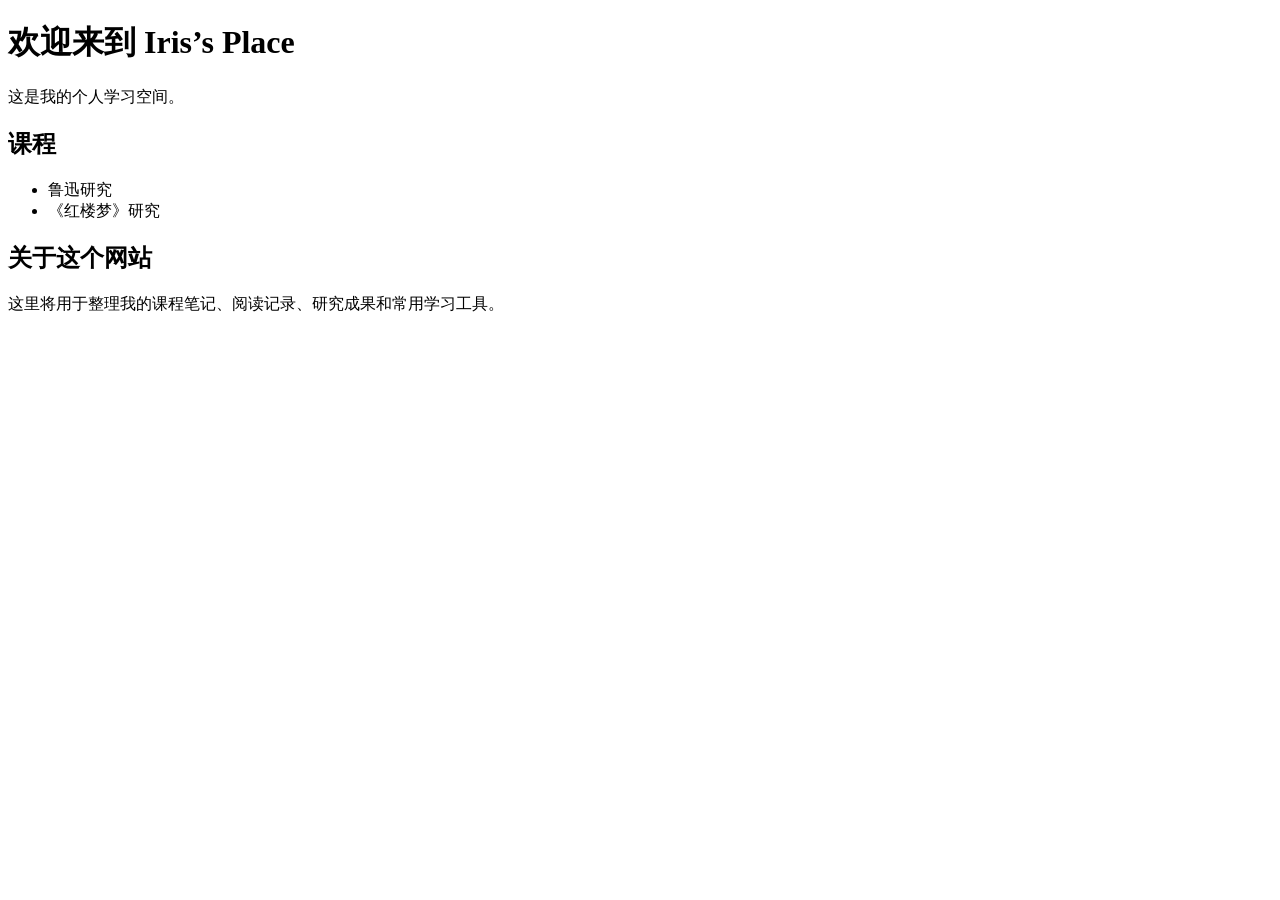
==== index.html @ fcf61858 "Create index.html" ====
<!DOCTYPE html>
<html lang="zh-CN">
<head>
  <meta charset="UTF-8">
  <meta name="viewport" content="width=device-width, initial-scale=1.0">
  <title>Iris’s Place</title>
</head>

<body>
  <h1>欢迎来到 Iris’s Place</h1>
  <p>这是我的个人学习空间。</p>

  <h2>课程</h2>
  <ul>
    <li>鲁迅研究</li>
    <li>《红楼梦》研究</li>
  </ul>

  <h2>关于这个网站</h2>
  <p>
    这里将用于整理我的课程笔记、阅读记录、研究成果和常用学习工具。
  </p>
</body>
</html>
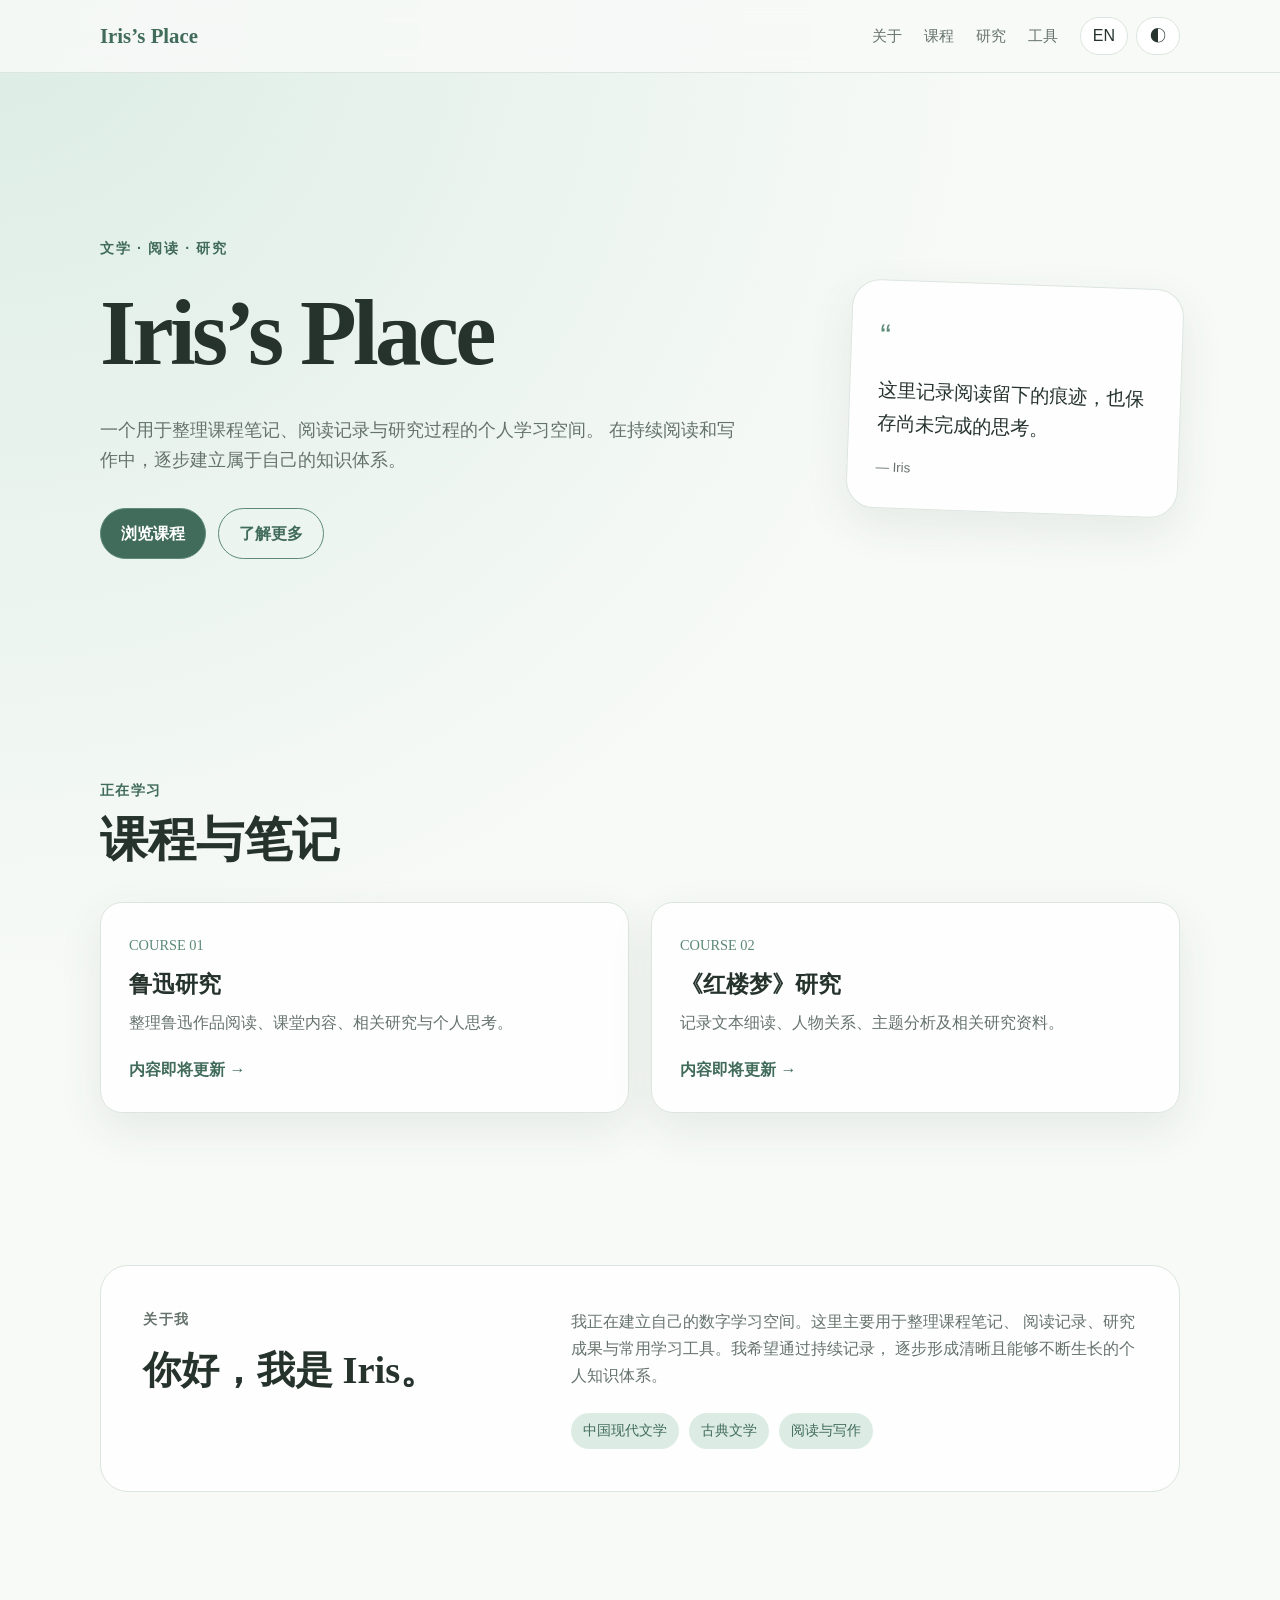
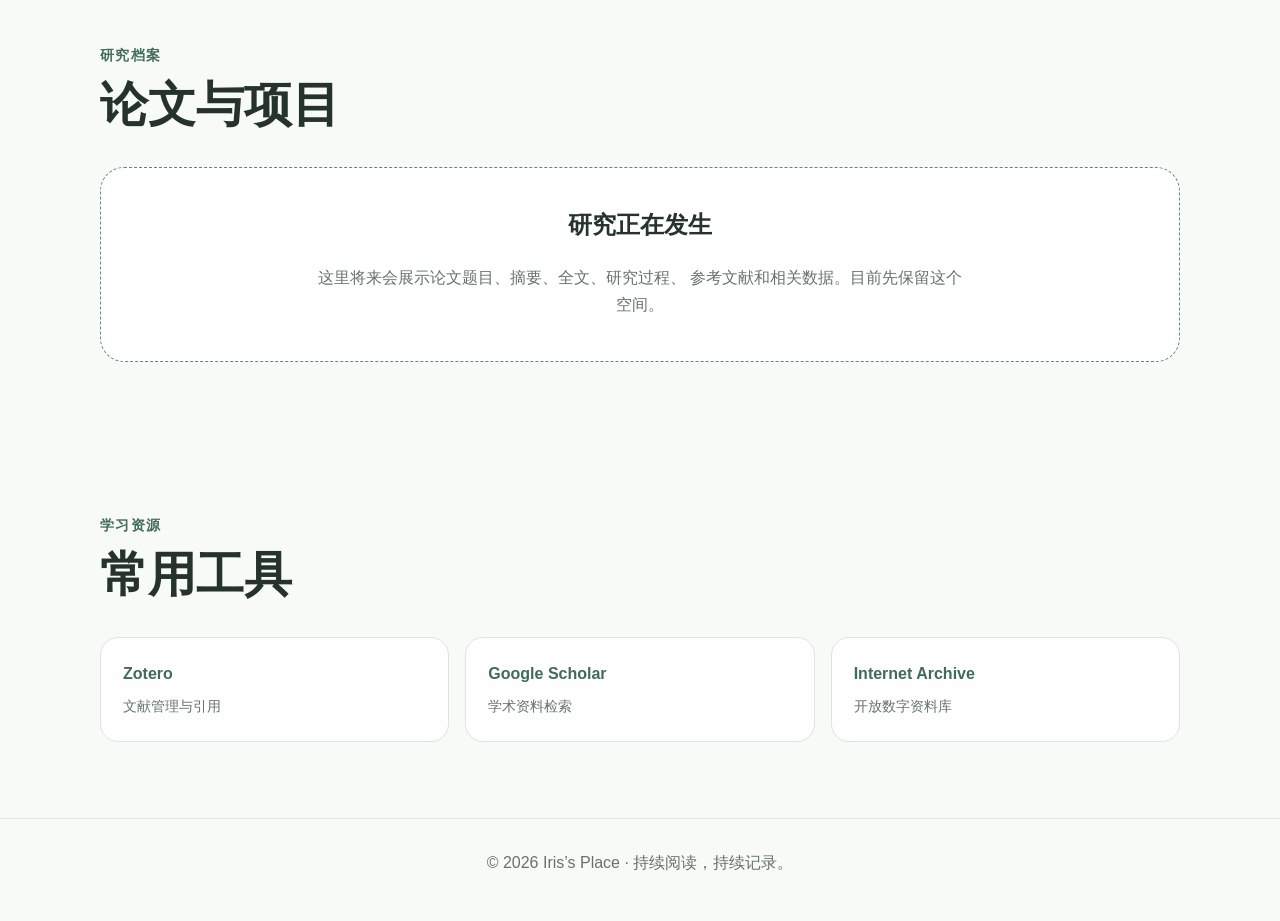
==== commit e8dc4cd5: "Update index.html" ====
--- a/index.html
+++ b/index.html
@@ -3,22 +3,770 @@
 <head>
   <meta charset="UTF-8">
   <meta name="viewport" content="width=device-width, initial-scale=1.0">
+
+  <meta
+    name="description"
+    content="Iris’s Place——记录课程、阅读与研究的个人学习空间。"
+  >
+
   <title>Iris’s Place</title>
+
+  <style>
+    :root {
+      --background: #f7faf7;
+      --surface: rgba(255, 255, 255, 0.88);
+      --surface-solid: #ffffff;
+      --text: #26332d;
+      --muted: #66736d;
+      --primary: #5d8977;
+      --primary-dark: #416b5b;
+      --accent: #dcece5;
+      --border: #dce5df;
+      --shadow: 0 16px 45px rgba(53, 79, 67, 0.09);
+    }
+
+    html[data-theme="dark"] {
+      --background: #17211d;
+      --surface: rgba(34, 48, 42, 0.9);
+      --surface-solid: #22302a;
+      --text: #edf5f0;
+      --muted: #adbbb4;
+      --primary: #91c4ae;
+      --primary-dark: #b4dac9;
+      --accent: #2d443a;
+      --border: #3a4c44;
+      --shadow: 0 16px 45px rgba(0, 0, 0, 0.2);
+    }
+
+    * {
+      box-sizing: border-box;
+    }
+
+    html {
+      scroll-behavior: smooth;
+    }
+
+    body {
+      margin: 0;
+      color: var(--text);
+      background:
+        radial-gradient(circle at top left, var(--accent), transparent 35%),
+        var(--background);
+      font-family:
+        -apple-system, BlinkMacSystemFont, "Segoe UI",
+        "PingFang SC", "Hiragino Sans GB", "Microsoft YaHei",
+        Arial, sans-serif;
+      line-height: 1.7;
+      transition: color 0.25s, background-color 0.25s;
+    }
+
+    a {
+      color: inherit;
+    }
+
+    button {
+      font: inherit;
+    }
+
+    .container {
+      width: min(1080px, calc(100% - 40px));
+      margin: 0 auto;
+    }
+
+    .site-header {
+      position: sticky;
+      top: 0;
+      z-index: 10;
+      border-bottom: 1px solid var(--border);
+      background: color-mix(in srgb, var(--background) 88%, transparent);
+      backdrop-filter: blur(14px);
+    }
+
+    .navigation {
+      min-height: 72px;
+      display: flex;
+      align-items: center;
+      justify-content: space-between;
+      gap: 24px;
+    }
+
+    .logo {
+      color: var(--primary-dark);
+      font-family: Georgia, "Times New Roman", serif;
+      font-size: 1.3rem;
+      font-weight: 700;
+      text-decoration: none;
+      white-space: nowrap;
+    }
+
+    .nav-links {
+      display: flex;
+      align-items: center;
+      justify-content: flex-end;
+      gap: 22px;
+      flex-wrap: wrap;
+    }
+
+    .nav-links a {
+      color: var(--muted);
+      font-size: 0.94rem;
+      text-decoration: none;
+    }
+
+    .nav-links a:hover {
+      color: var(--primary-dark);
+    }
+
+    .controls {
+      display: flex;
+      gap: 8px;
+    }
+
+    .control-button {
+      min-width: 44px;
+      height: 38px;
+      padding: 0 12px;
+      color: var(--text);
+      background: var(--surface);
+      border: 1px solid var(--border);
+      border-radius: 999px;
+      cursor: pointer;
+    }
+
+    .control-button:hover {
+      border-color: var(--primary);
+    }
+
+    .hero {
+      min-height: 70vh;
+      display: grid;
+      grid-template-columns: 1.35fr 0.65fr;
+      align-items: center;
+      gap: 60px;
+      padding: 90px 0 70px;
+    }
+
+    .eyebrow {
+      margin: 0 0 14px;
+      color: var(--primary-dark);
+      font-size: 0.88rem;
+      font-weight: 700;
+      letter-spacing: 0.12em;
+      text-transform: uppercase;
+    }
+
+    h1,
+    h2,
+    h3 {
+      font-family: Georgia, "Times New Roman", serif;
+      line-height: 1.25;
+    }
+
+    h1 {
+      max-width: 720px;
+      margin: 0;
+      font-size: clamp(3rem, 8vw, 5.8rem);
+      letter-spacing: -0.04em;
+    }
+
+    .hero-description {
+      max-width: 650px;
+      margin: 24px 0 32px;
+      color: var(--muted);
+      font-size: 1.12rem;
+    }
+
+    .button-row {
+      display: flex;
+      gap: 12px;
+      flex-wrap: wrap;
+    }
+
+    .button {
+      display: inline-block;
+      padding: 11px 20px;
+      border: 1px solid var(--primary);
+      border-radius: 999px;
+      font-weight: 600;
+      text-decoration: none;
+    }
+
+    .button-primary {
+      color: #ffffff;
+      background: var(--primary-dark);
+    }
+
+    .button-secondary {
+      color: var(--primary-dark);
+      background: transparent;
+    }
+
+    .hero-note {
+      padding: 28px;
+      background: var(--surface);
+      border: 1px solid var(--border);
+      border-radius: 28px;
+      box-shadow: var(--shadow);
+      transform: rotate(2deg);
+    }
+
+    .hero-note span {
+      color: var(--primary);
+      font-size: 2rem;
+    }
+
+    .hero-note p {
+      margin: 12px 0;
+      font-family: Georgia, "Times New Roman", serif;
+      font-size: 1.2rem;
+    }
+
+    .hero-note small {
+      color: var(--muted);
+    }
+
+    section {
+      padding: 76px 0;
+      scroll-margin-top: 80px;
+    }
+
+    .section-heading {
+      margin-bottom: 32px;
+    }
+
+    .section-heading p {
+      margin: 0 0 8px;
+      color: var(--primary-dark);
+      font-size: 0.85rem;
+      font-weight: 700;
+      letter-spacing: 0.1em;
+      text-transform: uppercase;
+    }
+
+    .section-heading h2 {
+      margin: 0;
+      font-size: clamp(2rem, 5vw, 3rem);
+    }
+
+    .card-grid {
+      display: grid;
+      grid-template-columns: repeat(2, 1fr);
+      gap: 22px;
+    }
+
+    .card {
+      padding: 28px;
+      background: var(--surface);
+      border: 1px solid var(--border);
+      border-radius: 22px;
+      box-shadow: var(--shadow);
+      transition: transform 0.2s, border-color 0.2s;
+    }
+
+    .card:hover {
+      transform: translateY(-4px);
+      border-color: var(--primary);
+    }
+
+    .card-number {
+      color: var(--primary);
+      font-family: Georgia, "Times New Roman", serif;
+      font-size: 0.9rem;
+    }
+
+    .card h3 {
+      margin: 12px 0 10px;
+      font-size: 1.45rem;
+    }
+
+    .card p {
+      margin: 0 0 20px;
+      color: var(--muted);
+    }
+
+    .card-link {
+      color: var(--primary-dark);
+      font-weight: 700;
+      text-decoration: none;
+    }
+
+    .about-panel {
+      display: grid;
+      grid-template-columns: 0.8fr 1.2fr;
+      gap: 50px;
+      align-items: start;
+      padding: 42px;
+      background: var(--surface);
+      border: 1px solid var(--border);
+      border-radius: 28px;
+    }
+
+    .about-panel h2 {
+      margin-top: 0;
+      font-size: 2.4rem;
+    }
+
+    .about-panel p {
+      margin-top: 0;
+      color: var(--muted);
+    }
+
+    .tags {
+      display: flex;
+      gap: 10px;
+      flex-wrap: wrap;
+      margin-top: 24px;
+    }
+
+    .tag {
+      padding: 6px 12px;
+      color: var(--primary-dark);
+      background: var(--accent);
+      border-radius: 999px;
+      font-size: 0.88rem;
+    }
+
+    .empty-state {
+      padding: 42px;
+      text-align: center;
+      background: var(--surface);
+      border: 1px dashed var(--primary);
+      border-radius: 24px;
+    }
+
+    .empty-state h3 {
+      margin-top: 0;
+      font-size: 1.5rem;
+    }
+
+    .empty-state p {
+      max-width: 650px;
+      margin: 0 auto;
+      color: var(--muted);
+    }
+
+    .tool-list {
+      display: grid;
+      grid-template-columns: repeat(3, 1fr);
+      gap: 16px;
+    }
+
+    .tool {
+      padding: 22px;
+      background: var(--surface);
+      border: 1px solid var(--border);
+      border-radius: 18px;
+      text-decoration: none;
+    }
+
+    .tool:hover {
+      border-color: var(--primary);
+    }
+
+    .tool strong {
+      display: block;
+      margin-bottom: 5px;
+      color: var(--primary-dark);
+    }
+
+    .tool span {
+      color: var(--muted);
+      font-size: 0.9rem;
+    }
+
+    footer {
+      padding: 30px 0 45px;
+      color: var(--muted);
+      text-align: center;
+      border-top: 1px solid var(--border);
+    }
+
+    html[lang="zh-CN"] .en {
+      display: none;
+    }
+
+    html[lang="en"] .zh {
+      display: none;
+    }
+
+    @media (max-width: 780px) {
+      .navigation {
+        padding: 14px 0;
+        align-items: flex-start;
+      }
+
+      .nav-links > a {
+        display: none;
+      }
+
+      .hero {
+        min-height: auto;
+        grid-template-columns: 1fr;
+        gap: 35px;
+        padding: 70px 0 50px;
+      }
+
+      .hero-note {
+        transform: none;
+      }
+
+      .card-grid,
+      .about-panel,
+      .tool-list {
+        grid-template-columns: 1fr;
+      }
+
+      .about-panel {
+        gap: 18px;
+        padding: 28px;
+      }
+
+      section {
+        padding: 55px 0;
+      }
+    }
+  </style>
 </head>
 
 <body>
-  <h1>欢迎来到 Iris’s Place</h1>
-  <p>这是我的个人学习空间。</p>
-
-  <h2>课程</h2>
-  <ul>
-    <li>鲁迅研究</li>
-    <li>《红楼梦》研究</li>
-  </ul>
-
-  <h2>关于这个网站</h2>
-  <p>
-    这里将用于整理我的课程笔记、阅读记录、研究成果和常用学习工具。
-  </p>
+  <header class="site-header">
+    <nav class="container navigation" aria-label="Main navigation">
+      <a class="logo" href="#home">Iris’s Place</a>
+
+      <div class="nav-links">
+        <a href="#about">
+          <span class="zh">关于</span>
+          <span class="en">About</span>
+        </a>
+
+        <a href="#courses">
+          <span class="zh">课程</span>
+          <span class="en">Courses</span>
+        </a>
+
+        <a href="#research">
+          <span class="zh">研究</span>
+          <span class="en">Research</span>
+        </a>
+
+        <a href="#tools">
+          <span class="zh">工具</span>
+          <span class="en">Tools</span>
+        </a>
+
+        <div class="controls">
+          <button
+            class="control-button"
+            id="languageButton"
+            type="button"
+            aria-label="切换语言"
+          >
+            <span class="zh">EN</span>
+            <span class="en">中文</span>
+          </button>
+
+          <button
+            class="control-button"
+            id="themeButton"
+            type="button"
+            aria-label="切换深色模式"
+          >
+            ◐
+          </button>
+        </div>
+      </div>
+    </nav>
+  </header>
+
+  <main>
+    <section class="hero container" id="home">
+      <div>
+        <p class="eyebrow">
+          <span class="zh">文学 · 阅读 · 研究</span>
+          <span class="en">Literature · Reading · Research</span>
+        </p>
+
+        <h1>Iris’s Place</h1>
+
+        <p class="hero-description zh">
+          一个用于整理课程笔记、阅读记录与研究过程的个人学习空间。
+          在持续阅读和写作中，逐步建立属于自己的知识体系。
+        </p>
+
+        <p class="hero-description en">
+          A personal learning space for course notes, reading records,
+          and research in progress—built gradually through reading and writing.
+        </p>
+
+        <div class="button-row">
+          <a class="button button-primary" href="#courses">
+            <span class="zh">浏览课程</span>
+            <span class="en">Explore courses</span>
+          </a>
+
+          <a class="button button-secondary" href="#about">
+            <span class="zh">了解更多</span>
+            <span class="en">About me</span>
+          </a>
+        </div>
+      </div>
+
+      <aside class="hero-note">
+        <span>“</span>
+
+        <p class="zh">
+          这里记录阅读留下的痕迹，也保存尚未完成的思考。
+        </p>
+
+        <p class="en">
+          A place for traces of reading and thoughts still in progress.
+        </p>
+
+        <small>— Iris</small>
+      </aside>
+    </section>
+
+    <section class="container" id="courses">
+      <div class="section-heading">
+        <p>
+          <span class="zh">正在学习</span>
+          <span class="en">Current study</span>
+        </p>
+
+        <h2>
+          <span class="zh">课程与笔记</span>
+          <span class="en">Courses and notes</span>
+        </h2>
+      </div>
+
+      <div class="card-grid">
+        <article class="card">
+          <span class="card-number">COURSE 01</span>
+
+          <h3>
+            <span class="zh">鲁迅研究</span>
+            <span class="en">Lu Xun Studies</span>
+          </h3>
+
+          <p class="zh">
+            整理鲁迅作品阅读、课堂内容、相关研究与个人思考。
+          </p>
+
+          <p class="en">
+            Notes on Lu Xun’s works, class discussions, scholarship,
+            and personal reflections.
+          </p>
+
+          <a class="card-link" href="#">
+            <span class="zh">内容即将更新 →</span>
+            <span class="en">Coming soon →</span>
+          </a>
+        </article>
+
+        <article class="card">
+          <span class="card-number">COURSE 02</span>
+
+          <h3>
+            <span class="zh">《红楼梦》研究</span>
+            <span class="en">Dream of the Red Chamber Studies</span>
+          </h3>
+
+          <p class="zh">
+            记录文本细读、人物关系、主题分析及相关研究资料。
+          </p>
+
+          <p class="en">
+            Close reading, character relationships, thematic analysis,
+            and related research materials.
+          </p>
+
+          <a class="card-link" href="#">
+            <span class="zh">内容即将更新 →</span>
+            <span class="en">Coming soon →</span>
+          </a>
+        </article>
+      </div>
+    </section>
+
+    <section class="container" id="about">
+      <div class="about-panel">
+        <div>
+          <p class="eyebrow">
+            <span class="zh">关于我</span>
+            <span class="en">About me</span>
+          </p>
+
+          <h2>
+            <span class="zh">你好，我是 Iris。</span>
+            <span class="en">Hello, I’m Iris.</span>
+          </h2>
+        </div>
+
+        <div>
+          <p class="zh">
+            我正在建立自己的数字学习空间。这里主要用于整理课程笔记、
+            阅读记录、研究成果与常用学习工具。我希望通过持续记录，
+            逐步形成清晰且能够不断生长的个人知识体系。
+          </p>
+
+          <p class="en">
+            I am building a personal digital learning space for course notes,
+            reading records, research outcomes, and useful academic tools.
+            Through consistent documentation, I hope to develop a clear and
+            continually growing knowledge system.
+          </p>
+
+          <div class="tags">
+            <span class="tag">
+              <span class="zh">中国现代文学</span>
+              <span class="en">Modern Chinese Literature</span>
+            </span>
+
+            <span class="tag">
+              <span class="zh">古典文学</span>
+              <span class="en">Classical Literature</span>
+            </span>
+
+            <span class="tag">
+              <span class="zh">阅读与写作</span>
+              <span class="en">Reading & Writing</span>
+            </span>
+          </div>
+        </div>
+      </div>
+    </section>
+
+    <section class="container" id="research">
+      <div class="section-heading">
+        <p>
+          <span class="zh">研究档案</span>
+          <span class="en">Research archive</span>
+        </p>
+
+        <h2>
+          <span class="zh">论文与项目</span>
+          <span class="en">Papers and projects</span>
+        </h2>
+      </div>
+
+      <div class="empty-state">
+        <h3>
+          <span class="zh">研究正在发生</span>
+          <span class="en">Research in progress</span>
+        </h3>
+
+        <p class="zh">
+          这里将来会展示论文题目、摘要、全文、研究过程、
+          参考文献和相关数据。目前先保留这个空间。
+        </p>
+
+        <p class="en">
+          This space will present paper titles, abstracts, full texts,
+          research processes, references, and related data.
+        </p>
+      </div>
+    </section>
+
+    <section class="container" id="tools">
+      <div class="section-heading">
+        <p>
+          <span class="zh">学习资源</span>
+          <span class="en">Resources</span>
+        </p>
+
+        <h2>
+          <span class="zh">常用工具</span>
+          <span class="en">Useful tools</span>
+        </h2>
+      </div>
+
+      <div class="tool-list">
+        <a
+          class="tool"
+          href="https://www.zotero.org/"
+          target="_blank"
+          rel="noopener noreferrer"
+        >
+          <strong>Zotero</strong>
+          <span class="zh">文献管理与引用</span>
+          <span class="en">References and citation</span>
+        </a>
+
+        <a
+          class="tool"
+          href="https://scholar.google.com/"
+          target="_blank"
+          rel="noopener noreferrer"
+        >
+          <strong>Google Scholar</strong>
+          <span class="zh">学术资料检索</span>
+          <span class="en">Academic search</span>
+        </a>
+
+        <a
+          class="tool"
+          href="https://archive.org/"
+          target="_blank"
+          rel="noopener noreferrer"
+        >
+          <strong>Internet Archive</strong>
+          <span class="zh">开放数字资料库</span>
+          <span class="en">Open digital archive</span>
+        </a>
+      </div>
+    </section>
+  </main>
+
+  <footer>
+    <div class="container">
+      © <span id="year"></span> Iris’s Place ·
+      <span class="zh">持续阅读，持续记录。</span>
+      <span class="en">Keep reading, keep documenting.</span>
+    </div>
+  </footer>
+
+  <script>
+    const root = document.documentElement;
+    const languageButton = document.getElementById("languageButton");
+    const themeButton = document.getElementById("themeButton");
+    const savedLanguage = localStorage.getItem("language");
+    const savedTheme = localStorage.getItem("theme");
+
+    if (savedLanguage === "en") {
+      root.lang = "en";
+    }
+
+    if (
+      savedTheme === "dark" ||
+      (!savedTheme &&
+        window.matchMedia("(prefers-color-scheme: dark)").matches)
+    ) {
+      root.dataset.theme = "dark";
+    }
+
+    languageButton.addEventListener("click", () => {
+      const newLanguage = root.lang === "zh-CN" ? "en" : "zh-CN";
+      root.lang = newLanguage;
+      localStorage.setItem(
+        "language",
+        newLanguage === "en" ? "en" : "zh"
+      );
+    });
+
+    themeButton.addEventListener("click", () => {
+      const isDark = root.dataset.theme === "dark";
+
+      if (isDark) {
+        delete root.dataset.theme;
+        localStorage.setItem("theme", "light");
+      } else {
+        root.dataset.theme = "dark";
+        localStorage.setItem("theme", "dark");
+      }
+    });
+
+    document.getElementById("year").textContent =
+      new Date().getFullYear();
+  </script>
 </body>
 </html>
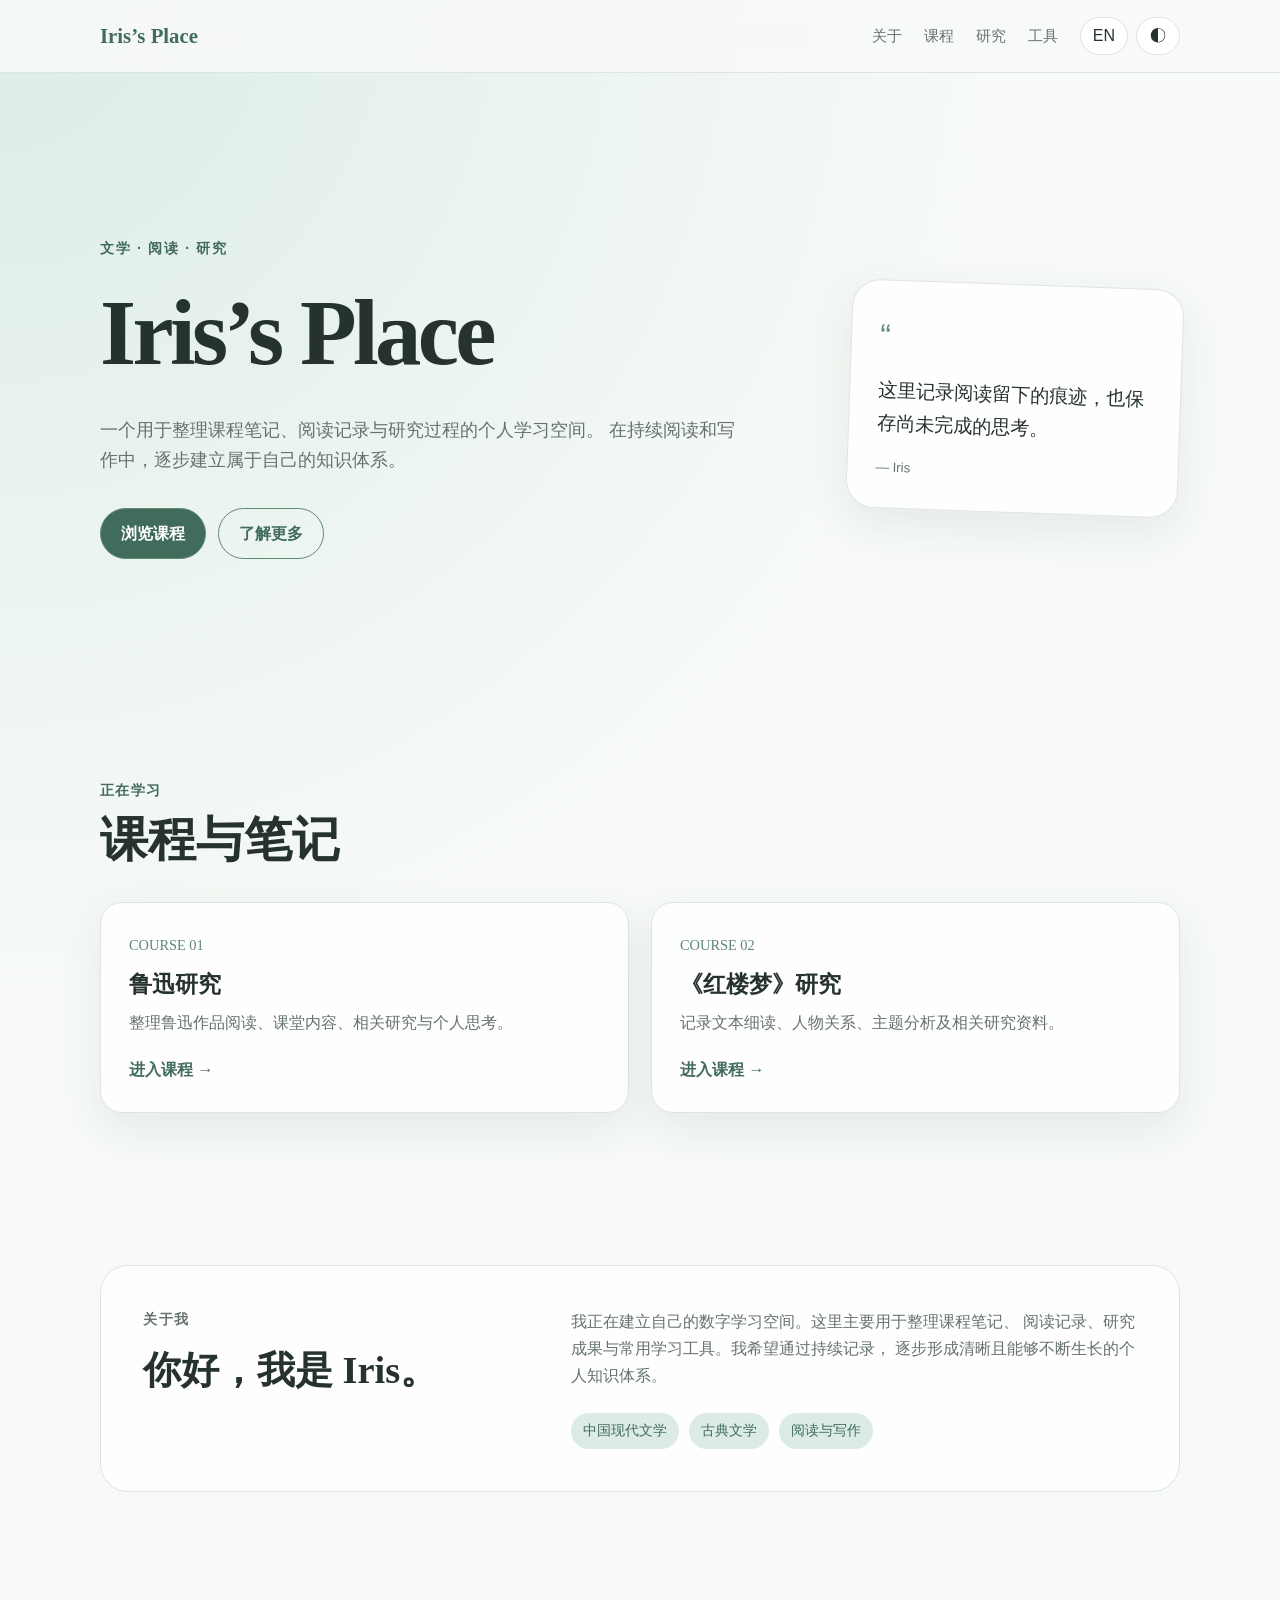
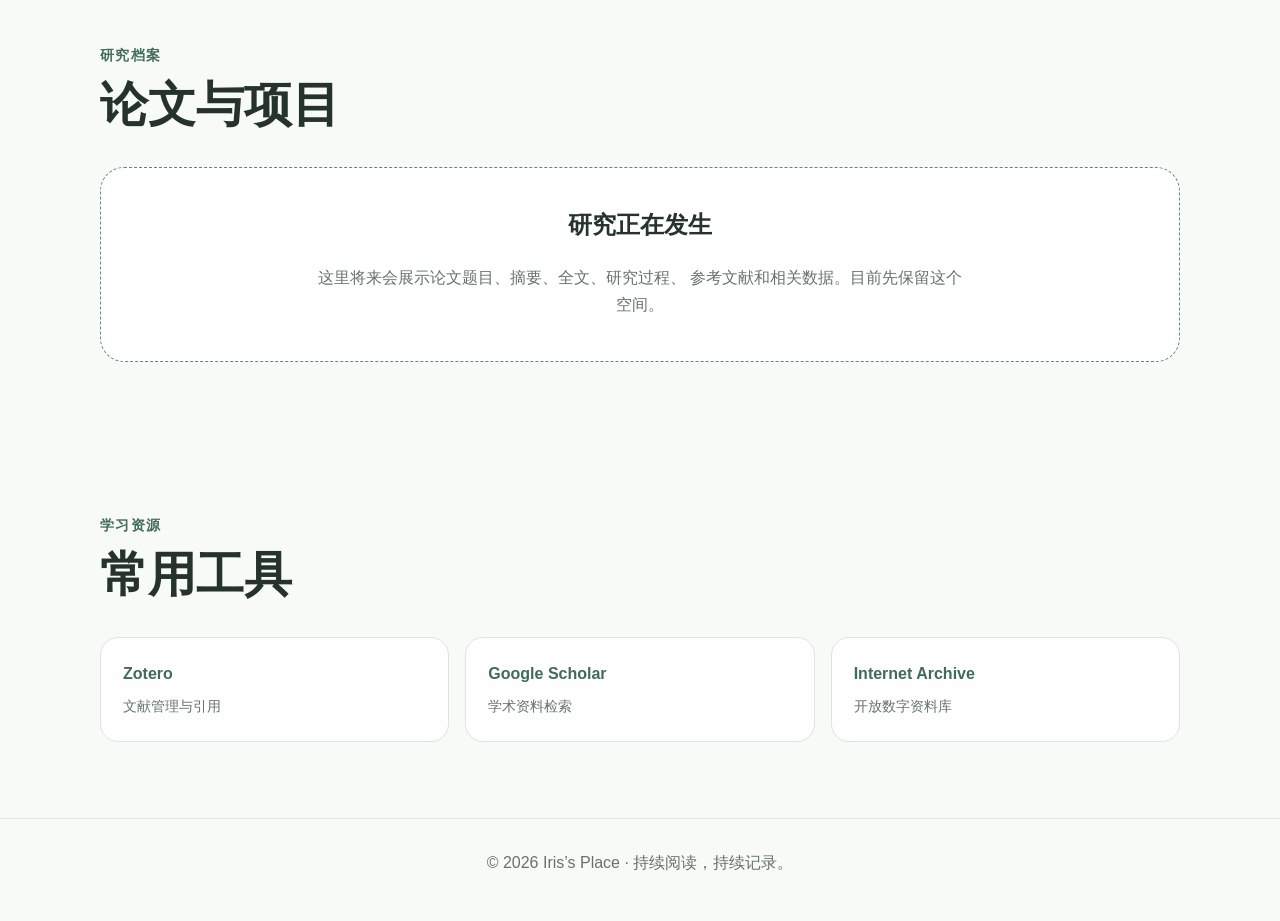
==== commit 53e75b5d: "Add files via upload" ====
--- a/index.html
+++ b/index.html
@@ -11,421 +11,7 @@
 
   <title>Iris’s Place</title>
 
-  <style>
-    :root {
-      --background: #f7faf7;
-      --surface: rgba(255, 255, 255, 0.88);
-      --surface-solid: #ffffff;
-      --text: #26332d;
-      --muted: #66736d;
-      --primary: #5d8977;
-      --primary-dark: #416b5b;
-      --accent: #dcece5;
-      --border: #dce5df;
-      --shadow: 0 16px 45px rgba(53, 79, 67, 0.09);
-    }
-
-    html[data-theme="dark"] {
-      --background: #17211d;
-      --surface: rgba(34, 48, 42, 0.9);
-      --surface-solid: #22302a;
-      --text: #edf5f0;
-      --muted: #adbbb4;
-      --primary: #91c4ae;
-      --primary-dark: #b4dac9;
-      --accent: #2d443a;
-      --border: #3a4c44;
-      --shadow: 0 16px 45px rgba(0, 0, 0, 0.2);
-    }
-
-    * {
-      box-sizing: border-box;
-    }
-
-    html {
-      scroll-behavior: smooth;
-    }
-
-    body {
-      margin: 0;
-      color: var(--text);
-      background:
-        radial-gradient(circle at top left, var(--accent), transparent 35%),
-        var(--background);
-      font-family:
-        -apple-system, BlinkMacSystemFont, "Segoe UI",
-        "PingFang SC", "Hiragino Sans GB", "Microsoft YaHei",
-        Arial, sans-serif;
-      line-height: 1.7;
-      transition: color 0.25s, background-color 0.25s;
-    }
-
-    a {
-      color: inherit;
-    }
-
-    button {
-      font: inherit;
-    }
-
-    .container {
-      width: min(1080px, calc(100% - 40px));
-      margin: 0 auto;
-    }
-
-    .site-header {
-      position: sticky;
-      top: 0;
-      z-index: 10;
-      border-bottom: 1px solid var(--border);
-      background: color-mix(in srgb, var(--background) 88%, transparent);
-      backdrop-filter: blur(14px);
-    }
-
-    .navigation {
-      min-height: 72px;
-      display: flex;
-      align-items: center;
-      justify-content: space-between;
-      gap: 24px;
-    }
-
-    .logo {
-      color: var(--primary-dark);
-      font-family: Georgia, "Times New Roman", serif;
-      font-size: 1.3rem;
-      font-weight: 700;
-      text-decoration: none;
-      white-space: nowrap;
-    }
-
-    .nav-links {
-      display: flex;
-      align-items: center;
-      justify-content: flex-end;
-      gap: 22px;
-      flex-wrap: wrap;
-    }
-
-    .nav-links a {
-      color: var(--muted);
-      font-size: 0.94rem;
-      text-decoration: none;
-    }
-
-    .nav-links a:hover {
-      color: var(--primary-dark);
-    }
-
-    .controls {
-      display: flex;
-      gap: 8px;
-    }
-
-    .control-button {
-      min-width: 44px;
-      height: 38px;
-      padding: 0 12px;
-      color: var(--text);
-      background: var(--surface);
-      border: 1px solid var(--border);
-      border-radius: 999px;
-      cursor: pointer;
-    }
-
-    .control-button:hover {
-      border-color: var(--primary);
-    }
-
-    .hero {
-      min-height: 70vh;
-      display: grid;
-      grid-template-columns: 1.35fr 0.65fr;
-      align-items: center;
-      gap: 60px;
-      padding: 90px 0 70px;
-    }
-
-    .eyebrow {
-      margin: 0 0 14px;
-      color: var(--primary-dark);
-      font-size: 0.88rem;
-      font-weight: 700;
-      letter-spacing: 0.12em;
-      text-transform: uppercase;
-    }
-
-    h1,
-    h2,
-    h3 {
-      font-family: Georgia, "Times New Roman", serif;
-      line-height: 1.25;
-    }
-
-    h1 {
-      max-width: 720px;
-      margin: 0;
-      font-size: clamp(3rem, 8vw, 5.8rem);
-      letter-spacing: -0.04em;
-    }
-
-    .hero-description {
-      max-width: 650px;
-      margin: 24px 0 32px;
-      color: var(--muted);
-      font-size: 1.12rem;
-    }
-
-    .button-row {
-      display: flex;
-      gap: 12px;
-      flex-wrap: wrap;
-    }
-
-    .button {
-      display: inline-block;
-      padding: 11px 20px;
-      border: 1px solid var(--primary);
-      border-radius: 999px;
-      font-weight: 600;
-      text-decoration: none;
-    }
-
-    .button-primary {
-      color: #ffffff;
-      background: var(--primary-dark);
-    }
-
-    .button-secondary {
-      color: var(--primary-dark);
-      background: transparent;
-    }
-
-    .hero-note {
-      padding: 28px;
-      background: var(--surface);
-      border: 1px solid var(--border);
-      border-radius: 28px;
-      box-shadow: var(--shadow);
-      transform: rotate(2deg);
-    }
-
-    .hero-note span {
-      color: var(--primary);
-      font-size: 2rem;
-    }
-
-    .hero-note p {
-      margin: 12px 0;
-      font-family: Georgia, "Times New Roman", serif;
-      font-size: 1.2rem;
-    }
-
-    .hero-note small {
-      color: var(--muted);
-    }
-
-    section {
-      padding: 76px 0;
-      scroll-margin-top: 80px;
-    }
-
-    .section-heading {
-      margin-bottom: 32px;
-    }
-
-    .section-heading p {
-      margin: 0 0 8px;
-      color: var(--primary-dark);
-      font-size: 0.85rem;
-      font-weight: 700;
-      letter-spacing: 0.1em;
-      text-transform: uppercase;
-    }
-
-    .section-heading h2 {
-      margin: 0;
-      font-size: clamp(2rem, 5vw, 3rem);
-    }
-
-    .card-grid {
-      display: grid;
-      grid-template-columns: repeat(2, 1fr);
-      gap: 22px;
-    }
-
-    .card {
-      padding: 28px;
-      background: var(--surface);
-      border: 1px solid var(--border);
-      border-radius: 22px;
-      box-shadow: var(--shadow);
-      transition: transform 0.2s, border-color 0.2s;
-    }
-
-    .card:hover {
-      transform: translateY(-4px);
-      border-color: var(--primary);
-    }
-
-    .card-number {
-      color: var(--primary);
-      font-family: Georgia, "Times New Roman", serif;
-      font-size: 0.9rem;
-    }
-
-    .card h3 {
-      margin: 12px 0 10px;
-      font-size: 1.45rem;
-    }
-
-    .card p {
-      margin: 0 0 20px;
-      color: var(--muted);
-    }
-
-    .card-link {
-      color: var(--primary-dark);
-      font-weight: 700;
-      text-decoration: none;
-    }
-
-    .about-panel {
-      display: grid;
-      grid-template-columns: 0.8fr 1.2fr;
-      gap: 50px;
-      align-items: start;
-      padding: 42px;
-      background: var(--surface);
-      border: 1px solid var(--border);
-      border-radius: 28px;
-    }
-
-    .about-panel h2 {
-      margin-top: 0;
-      font-size: 2.4rem;
-    }
-
-    .about-panel p {
-      margin-top: 0;
-      color: var(--muted);
-    }
-
-    .tags {
-      display: flex;
-      gap: 10px;
-      flex-wrap: wrap;
-      margin-top: 24px;
-    }
-
-    .tag {
-      padding: 6px 12px;
-      color: var(--primary-dark);
-      background: var(--accent);
-      border-radius: 999px;
-      font-size: 0.88rem;
-    }
-
-    .empty-state {
-      padding: 42px;
-      text-align: center;
-      background: var(--surface);
-      border: 1px dashed var(--primary);
-      border-radius: 24px;
-    }
-
-    .empty-state h3 {
-      margin-top: 0;
-      font-size: 1.5rem;
-    }
-
-    .empty-state p {
-      max-width: 650px;
-      margin: 0 auto;
-      color: var(--muted);
-    }
-
-    .tool-list {
-      display: grid;
-      grid-template-columns: repeat(3, 1fr);
-      gap: 16px;
-    }
-
-    .tool {
-      padding: 22px;
-      background: var(--surface);
-      border: 1px solid var(--border);
-      border-radius: 18px;
-      text-decoration: none;
-    }
-
-    .tool:hover {
-      border-color: var(--primary);
-    }
-
-    .tool strong {
-      display: block;
-      margin-bottom: 5px;
-      color: var(--primary-dark);
-    }
-
-    .tool span {
-      color: var(--muted);
-      font-size: 0.9rem;
-    }
-
-    footer {
-      padding: 30px 0 45px;
-      color: var(--muted);
-      text-align: center;
-      border-top: 1px solid var(--border);
-    }
-
-    html[lang="zh-CN"] .en {
-      display: none;
-    }
-
-    html[lang="en"] .zh {
-      display: none;
-    }
-
-    @media (max-width: 780px) {
-      .navigation {
-        padding: 14px 0;
-        align-items: flex-start;
-      }
-
-      .nav-links > a {
-        display: none;
-      }
-
-      .hero {
-        min-height: auto;
-        grid-template-columns: 1fr;
-        gap: 35px;
-        padding: 70px 0 50px;
-      }
-
-      .hero-note {
-        transform: none;
-      }
-
-      .card-grid,
-      .about-panel,
-      .tool-list {
-        grid-template-columns: 1fr;
-      }
-
-      .about-panel {
-        gap: 18px;
-        padding: 28px;
-      }
-
-      section {
-        padding: 55px 0;
-      }
-    }
-  </style>
+  <link rel="stylesheet" href="styles.css">
 </head>
 
 <body>
@@ -557,9 +143,9 @@
             and personal reflections.
           </p>
 
-          <a class="card-link" href="#">
-            <span class="zh">内容即将更新 →</span>
-            <span class="en">Coming soon →</span>
+          <a class="card-link" href="luxun.html">
+            <span class="zh">进入课程 →</span>
+            <span class="en">View course →</span>
           </a>
         </article>
 
@@ -580,9 +166,9 @@
             and related research materials.
           </p>
 
-          <a class="card-link" href="#">
-            <span class="zh">内容即将更新 →</span>
-            <span class="en">Coming soon →</span>
+          <a class="card-link" href="honglou.html">
+            <span class="zh">进入课程 →</span>
+            <span class="en">View course →</span>
           </a>
         </article>
       </div>
@@ -725,48 +311,6 @@
     </div>
   </footer>
 
-  <script>
-    const root = document.documentElement;
-    const languageButton = document.getElementById("languageButton");
-    const themeButton = document.getElementById("themeButton");
-    const savedLanguage = localStorage.getItem("language");
-    const savedTheme = localStorage.getItem("theme");
-
-    if (savedLanguage === "en") {
-      root.lang = "en";
-    }
-
-    if (
-      savedTheme === "dark" ||
-      (!savedTheme &&
-        window.matchMedia("(prefers-color-scheme: dark)").matches)
-    ) {
-      root.dataset.theme = "dark";
-    }
-
-    languageButton.addEventListener("click", () => {
-      const newLanguage = root.lang === "zh-CN" ? "en" : "zh-CN";
-      root.lang = newLanguage;
-      localStorage.setItem(
-        "language",
-        newLanguage === "en" ? "en" : "zh"
-      );
-    });
-
-    themeButton.addEventListener("click", () => {
-      const isDark = root.dataset.theme === "dark";
-
-      if (isDark) {
-        delete root.dataset.theme;
-        localStorage.setItem("theme", "light");
-      } else {
-        root.dataset.theme = "dark";
-        localStorage.setItem("theme", "dark");
-      }
-    });
-
-    document.getElementById("year").textContent =
-      new Date().getFullYear();
-  </script>
+  <script src="site.js"></script>
 </body>
-</html>
+</html>
--- a/styles.css
+++ b/styles.css
@@ -0,0 +1,428 @@
+
+    :root {
+      --background: #f7faf7;
+      --surface: rgba(255, 255, 255, 0.88);
+      --surface-solid: #ffffff;
+      --text: #26332d;
+      --muted: #66736d;
+      --primary: #5d8977;
+      --primary-dark: #416b5b;
+      --accent: #dcece5;
+      --border: #dce5df;
+      --shadow: 0 16px 45px rgba(53, 79, 67, 0.09);
+    }
+
+    html[data-theme="dark"] {
+      --background: #17211d;
+      --surface: rgba(34, 48, 42, 0.9);
+      --surface-solid: #22302a;
+      --text: #edf5f0;
+      --muted: #adbbb4;
+      --primary: #91c4ae;
+      --primary-dark: #b4dac9;
+      --accent: #2d443a;
+      --border: #3a4c44;
+      --shadow: 0 16px 45px rgba(0, 0, 0, 0.2);
+    }
+
+    * {
+      box-sizing: border-box;
+    }
+
+    html {
+      scroll-behavior: smooth;
+    }
+
+    body {
+      margin: 0;
+      color: var(--text);
+      background:
+        radial-gradient(circle at top left, var(--accent), transparent 35%),
+        var(--background);
+      font-family:
+        -apple-system, BlinkMacSystemFont, "Segoe UI",
+        "PingFang SC", "Hiragino Sans GB", "Microsoft YaHei",
+        Arial, sans-serif;
+      line-height: 1.7;
+      transition: color 0.25s, background-color 0.25s;
+    }
+
+    a {
+      color: inherit;
+    }
+
+    button {
+      font: inherit;
+    }
+
+    .container {
+      width: min(1080px, calc(100% - 40px));
+      margin: 0 auto;
+    }
+
+    .site-header {
+      position: sticky;
+      top: 0;
+      z-index: 10;
+      border-bottom: 1px solid var(--border);
+      background: color-mix(in srgb, var(--background) 88%, transparent);
+      backdrop-filter: blur(14px);
+    }
+
+    .navigation {
+      min-height: 72px;
+      display: flex;
+      align-items: center;
+      justify-content: space-between;
+      gap: 24px;
+    }
+
+    .logo {
+      color: var(--primary-dark);
+      font-family: Georgia, "Times New Roman", serif;
+      font-size: 1.3rem;
+      font-weight: 700;
+      text-decoration: none;
+      white-space: nowrap;
+    }
+
+    .nav-links {
+      display: flex;
+      align-items: center;
+      justify-content: flex-end;
+      gap: 22px;
+      flex-wrap: wrap;
+    }
+
+    .nav-links a {
+      color: var(--muted);
+      font-size: 0.94rem;
+      text-decoration: none;
+    }
+
+    .nav-links a:hover {
+      color: var(--primary-dark);
+    }
+
+    .controls {
+      display: flex;
+      gap: 8px;
+    }
+
+    .control-button {
+      min-width: 44px;
+      height: 38px;
+      padding: 0 12px;
+      color: var(--text);
+      background: var(--surface);
+      border: 1px solid var(--border);
+      border-radius: 999px;
+      cursor: pointer;
+    }
+
+    .control-button:hover {
+      border-color: var(--primary);
+    }
+
+    .hero {
+      min-height: 70vh;
+      display: grid;
+      grid-template-columns: 1.35fr 0.65fr;
+      align-items: center;
+      gap: 60px;
+      padding: 90px 0 70px;
+    }
+
+    .eyebrow {
+      margin: 0 0 14px;
+      color: var(--primary-dark);
+      font-size: 0.88rem;
+      font-weight: 700;
+      letter-spacing: 0.12em;
+      text-transform: uppercase;
+    }
+
+    h1,
+    h2,
+    h3 {
+      font-family: Georgia, "Times New Roman", serif;
+      line-height: 1.25;
+    }
+
+    h1 {
+      max-width: 720px;
+      margin: 0;
+      font-size: clamp(3rem, 8vw, 5.8rem);
+      letter-spacing: -0.04em;
+    }
+
+    .hero-description {
+      max-width: 650px;
+      margin: 24px 0 32px;
+      color: var(--muted);
+      font-size: 1.12rem;
+    }
+
+    .button-row {
+      display: flex;
+      gap: 12px;
+      flex-wrap: wrap;
+    }
+
+    .button {
+      display: inline-block;
+      padding: 11px 20px;
+      border: 1px solid var(--primary);
+      border-radius: 999px;
+      font-weight: 600;
+      text-decoration: none;
+    }
+
+    .button-primary {
+      color: #ffffff;
+      background: var(--primary-dark);
+    }
+
+    .button-secondary {
+      color: var(--primary-dark);
+      background: transparent;
+    }
+
+    .hero-note {
+      padding: 28px;
+      background: var(--surface);
+      border: 1px solid var(--border);
+      border-radius: 28px;
+      box-shadow: var(--shadow);
+      transform: rotate(2deg);
+    }
+
+    .hero-note span {
+      color: var(--primary);
+      font-size: 2rem;
+    }
+
+    .hero-note p {
+      margin: 12px 0;
+      font-family: Georgia, "Times New Roman", serif;
+      font-size: 1.2rem;
+    }
+
+    .hero-note small {
+      color: var(--muted);
+    }
+
+    section {
+      padding: 76px 0;
+      scroll-margin-top: 80px;
+    }
+
+    .section-heading {
+      margin-bottom: 32px;
+    }
+
+    .section-heading p {
+      margin: 0 0 8px;
+      color: var(--primary-dark);
+      font-size: 0.85rem;
+      font-weight: 700;
+      letter-spacing: 0.1em;
+      text-transform: uppercase;
+    }
+
+    .section-heading h2 {
+      margin: 0;
+      font-size: clamp(2rem, 5vw, 3rem);
+    }
+
+    .card-grid {
+      display: grid;
+      grid-template-columns: repeat(2, 1fr);
+      gap: 22px;
+    }
+
+    .card {
+      padding: 28px;
+      background: var(--surface);
+      border: 1px solid var(--border);
+      border-radius: 22px;
+      box-shadow: var(--shadow);
+      transition: transform 0.2s, border-color 0.2s;
+    }
+
+    .card:hover {
+      transform: translateY(-4px);
+      border-color: var(--primary);
+    }
+
+    .card-number {
+      color: var(--primary);
+      font-family: Georgia, "Times New Roman", serif;
+      font-size: 0.9rem;
+    }
+
+    .card h3 {
+      margin: 12px 0 10px;
+      font-size: 1.45rem;
+    }
+
+    .card p {
+      margin: 0 0 20px;
+      color: var(--muted);
+    }
+
+    .card-link {
+      color: var(--primary-dark);
+      font-weight: 700;
+      text-decoration: none;
+    }
+
+    .about-panel {
+      display: grid;
+      grid-template-columns: 0.8fr 1.2fr;
+      gap: 50px;
+      align-items: start;
+      padding: 42px;
+      background: var(--surface);
+      border: 1px solid var(--border);
+      border-radius: 28px;
+    }
+
+    .about-panel h2 {
+      margin-top: 0;
+      font-size: 2.4rem;
+    }
+
+    .about-panel p {
+      margin-top: 0;
+      color: var(--muted);
+    }
+
+    .tags {
+      display: flex;
+      gap: 10px;
+      flex-wrap: wrap;
+      margin-top: 24px;
+    }
+
+    .tag {
+      padding: 6px 12px;
+      color: var(--primary-dark);
+      background: var(--accent);
+      border-radius: 999px;
+      font-size: 0.88rem;
+    }
+
+    .empty-state {
+      padding: 42px;
+      text-align: center;
+      background: var(--surface);
+      border: 1px dashed var(--primary);
+      border-radius: 24px;
+    }
+
+    .empty-state h3 {
+      margin-top: 0;
+      font-size: 1.5rem;
+    }
+
+    .empty-state p {
+      max-width: 650px;
+      margin: 0 auto;
+      color: var(--muted);
+    }
+
+    .tool-list {
+      display: grid;
+      grid-template-columns: repeat(3, 1fr);
+      gap: 16px;
+    }
+
+    .tool {
+      padding: 22px;
+      background: var(--surface);
+      border: 1px solid var(--border);
+      border-radius: 18px;
+      text-decoration: none;
+    }
+
+    .tool:hover {
+      border-color: var(--primary);
+    }
+
+    .tool strong {
+      display: block;
+      margin-bottom: 5px;
+      color: var(--primary-dark);
+    }
+
+    .tool span {
+      color: var(--muted);
+      font-size: 0.9rem;
+    }
+
+    footer {
+      padding: 30px 0 45px;
+      color: var(--muted);
+      text-align: center;
+      border-top: 1px solid var(--border);
+    }
+
+    html[lang="zh-CN"] .en {
+      display: none;
+    }
+
+    html[lang="en"] .zh {
+      display: none;
+    }
+
+    @media (max-width: 780px) {
+      .navigation {
+        padding: 14px 0;
+        align-items: flex-start;
+      }
+
+      .nav-links > a {
+        display: none;
+      }
+
+      .hero {
+        min-height: auto;
+        grid-template-columns: 1fr;
+        gap: 35px;
+        padding: 70px 0 50px;
+      }
+
+      .hero-note {
+        transform: none;
+      }
+
+      .card-grid,
+      .about-panel,
+      .tool-list {
+        grid-template-columns: 1fr;
+      }
+
+      .about-panel {
+        gap: 18px;
+        padding: 28px;
+      }
+
+      section {
+        padding: 55px 0;
+      }
+    }
+  
+.page { max-width: 880px; padding-top: 40px; padding-bottom: 70px; }
+.page h1 { font-size: clamp(2.1rem, 6vw, 3.5rem); margin: 24px 0; }
+.page h2 { font-size: 1.65rem; }
+.page section { padding: 24px 0; }
+.breadcrumb { color: var(--primary-dark); }
+.sample { padding: 16px 20px; border-left: 4px solid var(--primary); background: var(--accent); border-radius: 8px; }
+.page article.card { margin: 20px 0; }
+.page li { margin-bottom: 10px; }
+.page .meta { color: var(--muted); }
+:focus-visible { outline: 3px solid var(--primary); outline-offset: 5px; }
+html[data-theme="dark"] .button-primary { color: #17211d; }
+@media(max-width:780px) { .navigation { flex-wrap:wrap; gap:12px; } .nav-links { gap:12px; justify-content:flex-start; } .nav-links > a { display:inline-block; } }
+@media(prefers-reduced-motion:reduce) { html { scroll-behavior:auto; } *, *::before, *::after { transition:none !important; } }
